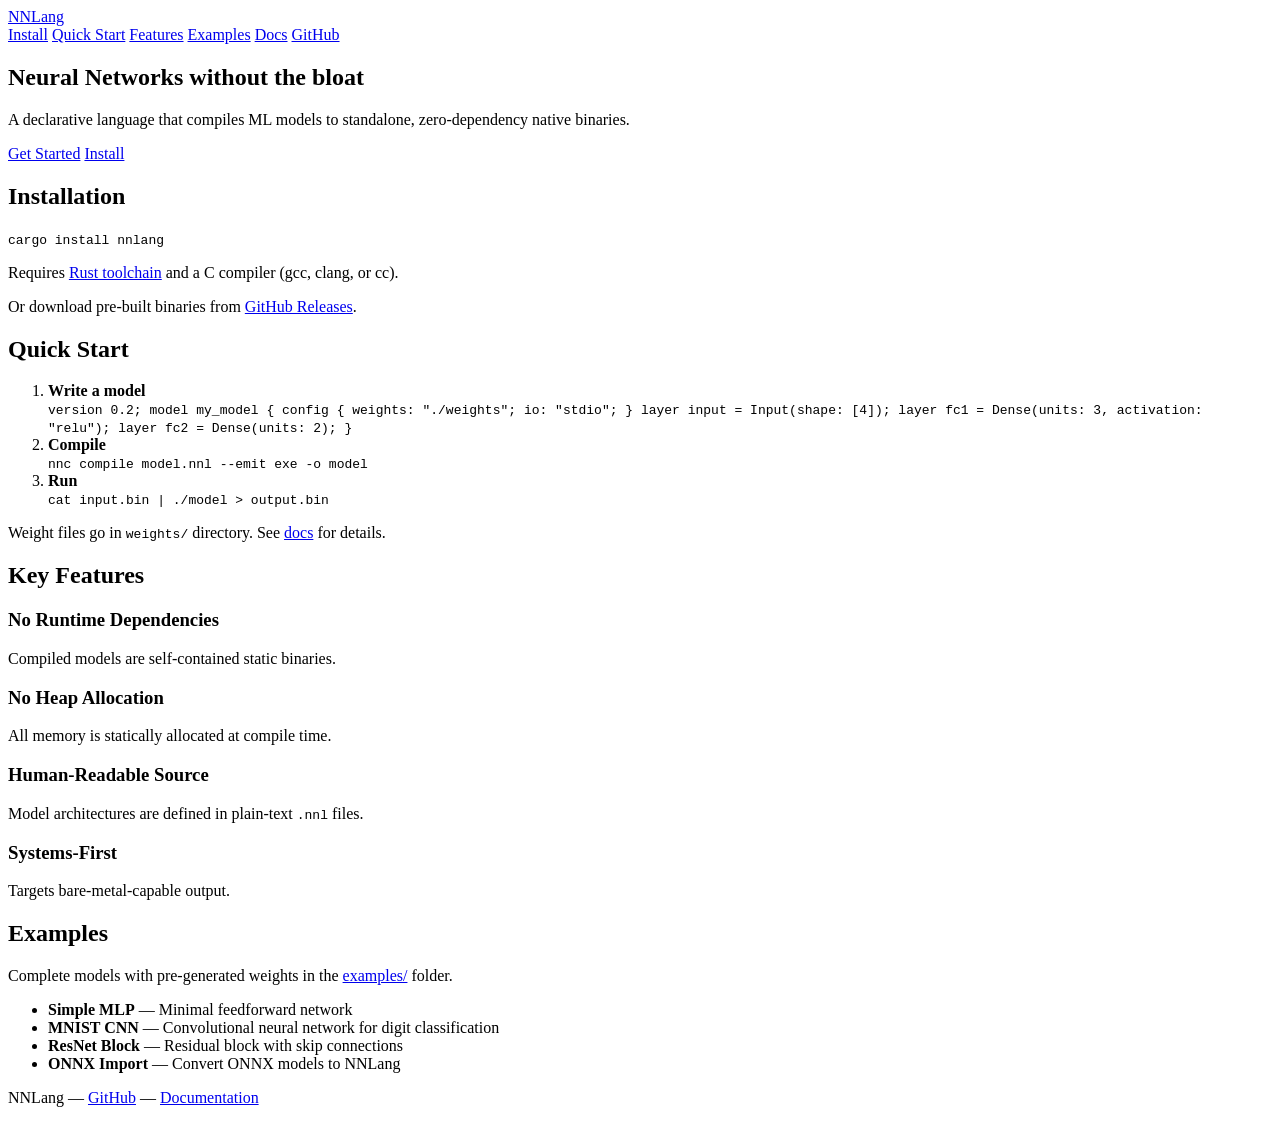
==== website/index.html @ cc0c1577 "Add landing page for Cloudflare + update docs links" ====
<!DOCTYPE html>
<html lang="en">
<head>
  <meta charset="UTF-8">
  <meta name="viewport" content="width=device-width, initial-scale=1.0">
  <title>NNLang — Neural Networks without the bloat</title>
  <meta name="description" content="A declarative language that compiles ML models to standalone, zero-dependency native binaries.">
  <link rel="stylesheet" href="/styles.css">
  <link rel="icon" type="image/svg+xml" href="/favicon.svg">
</head>
<body>
  <nav>
    <div class="container nav-content">
      <a href="/" class="logo">NNLang</a>
      <div class="nav-links">
        <a href="#install">Install</a>
        <a href="#quickstart">Quick Start</a>
        <a href="#features">Features</a>
        <a href="#examples">Examples</a>
        <a href="https://gdesouza.github.io/nnl/docs/">Docs</a>
        <a href="https://github.com/gdesouza/nnl" target="_blank" rel="noopener">GitHub</a>
      </div>
    </div>
  </nav>

  <main>
    <section class="hero">
      <div class="container">
        <h1>Neural Networks without the bloat</h1>
        <p class="tagline">A declarative language that compiles ML models to standalone, zero-dependency native binaries.</p>
        <div class="hero-buttons">
          <a href="#quickstart" class="btn btn-primary">Get Started</a>
          <a href="#install" class="btn btn-secondary">Install</a>
        </div>
      </div>
    </section>

    <section id="install" class="section">
      <div class="container">
        <h2>Installation</h2>
        <div class="code-block">
          <code>cargo install nnlang</code>
        </div>
        <p class="note">Requires <a href="https://rustup.rs">Rust toolchain</a> and a C compiler (gcc, clang, or cc).</p>
        <p>Or download pre-built binaries from <a href="https://github.com/gdesouza/nnl/releases">GitHub Releases</a>.</p>
      </div>
    </section>

    <section id="quickstart" class="section">
      <div class="container">
        <h2>Quick Start</h2>
        <ol class="steps">
          <li>
            <strong>Write a model</strong>
            <div class="code-block">
<code>version 0.2;

model my_model {
    config {
        weights: "./weights";
        io: "stdio";
    }

    layer input = Input(shape: [4]);
    layer fc1   = Dense(units: 3, activation: "relu");
    layer fc2   = Dense(units: 2);
}</code>
            </div>
          </li>
          <li>
            <strong>Compile</strong>
            <div class="code-block">
              <code>nnc compile model.nnl --emit exe -o model</code>
            </div>
          </li>
          <li>
            <strong>Run</strong>
            <div class="code-block">
              <code>cat input.bin | ./model > output.bin</code>
            </div>
          </li>
        </ol>
        <p class="note">Weight files go in <code>weights/</code> directory. See <a href="https://gdesouza.github.io/nnl/docs">docs</a> for details.</p>
      </div>
    </section>

    <section id="features" class="section">
      <div class="container">
        <h2>Key Features</h2>
        <div class="features-grid">
          <div class="feature">
            <h3>No Runtime Dependencies</h3>
            <p>Compiled models are self-contained static binaries.</p>
          </div>
          <div class="feature">
            <h3>No Heap Allocation</h3>
            <p>All memory is statically allocated at compile time.</p>
          </div>
          <div class="feature">
            <h3>Human-Readable Source</h3>
            <p>Model architectures are defined in plain-text <code>.nnl</code> files.</p>
          </div>
          <div class="feature">
            <h3>Systems-First</h3>
            <p>Targets bare-metal-capable output.</p>
          </div>
        </div>
      </div>
    </section>

    <section id="examples" class="section">
      <div class="container">
        <h2>Examples</h2>
        <p>Complete models with pre-generated weights in the <a href="https://github.com/gdesouza/nnl/tree/main/examples">examples/</a> folder.</p>
        <ul class="example-list">
          <li><strong>Simple MLP</strong> — Minimal feedforward network</li>
          <li><strong>MNIST CNN</strong> — Convolutional neural network for digit classification</li>
          <li><strong>ResNet Block</strong> — Residual block with skip connections</li>
          <li><strong>ONNX Import</strong> — Convert ONNX models to NNLang</li>
        </ul>
      </div>
    </section>
  </main>

  <footer>
    <div class="container">
      <p>NNLang — <a href="https://github.com/gdesouza/nnl">GitHub</a> — <a href="https://gdesouza.github.io/nnl/docs">Documentation</a></p>
    </div>
  </footer>
</body>
</html>
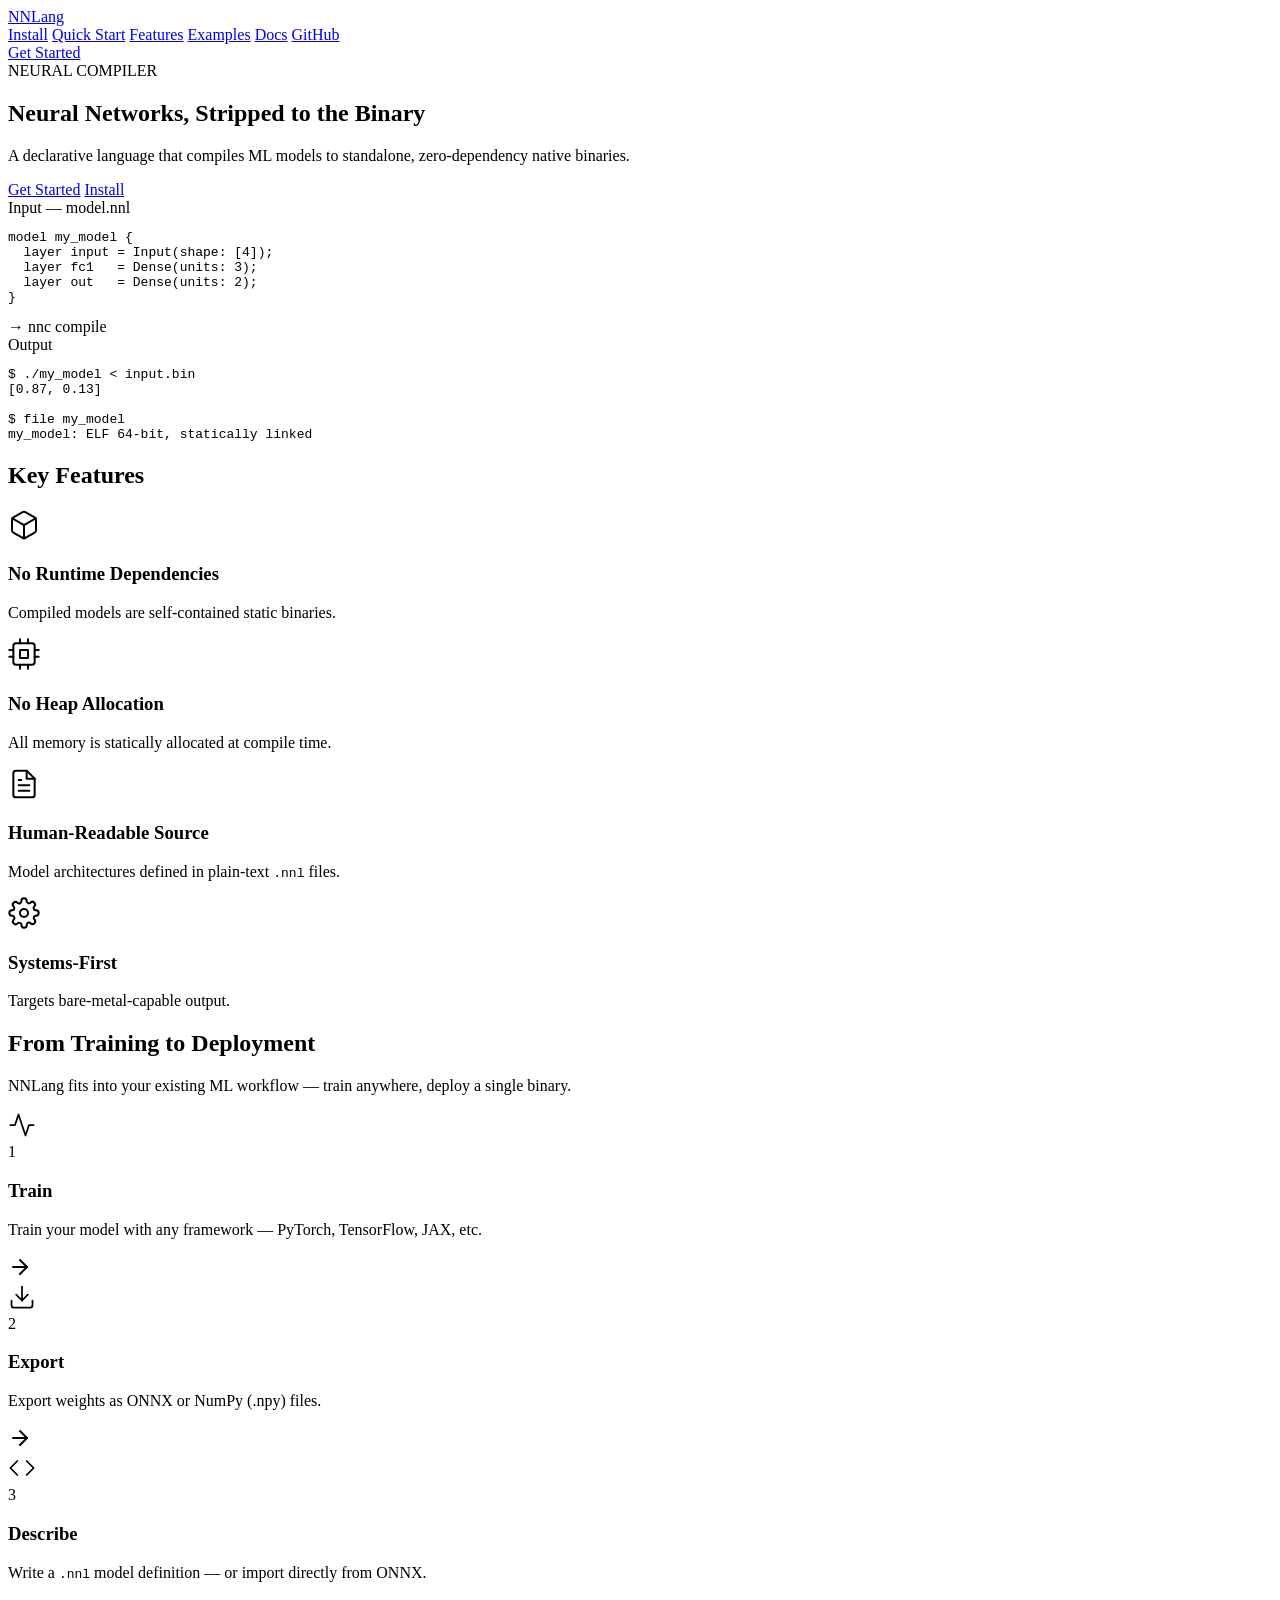
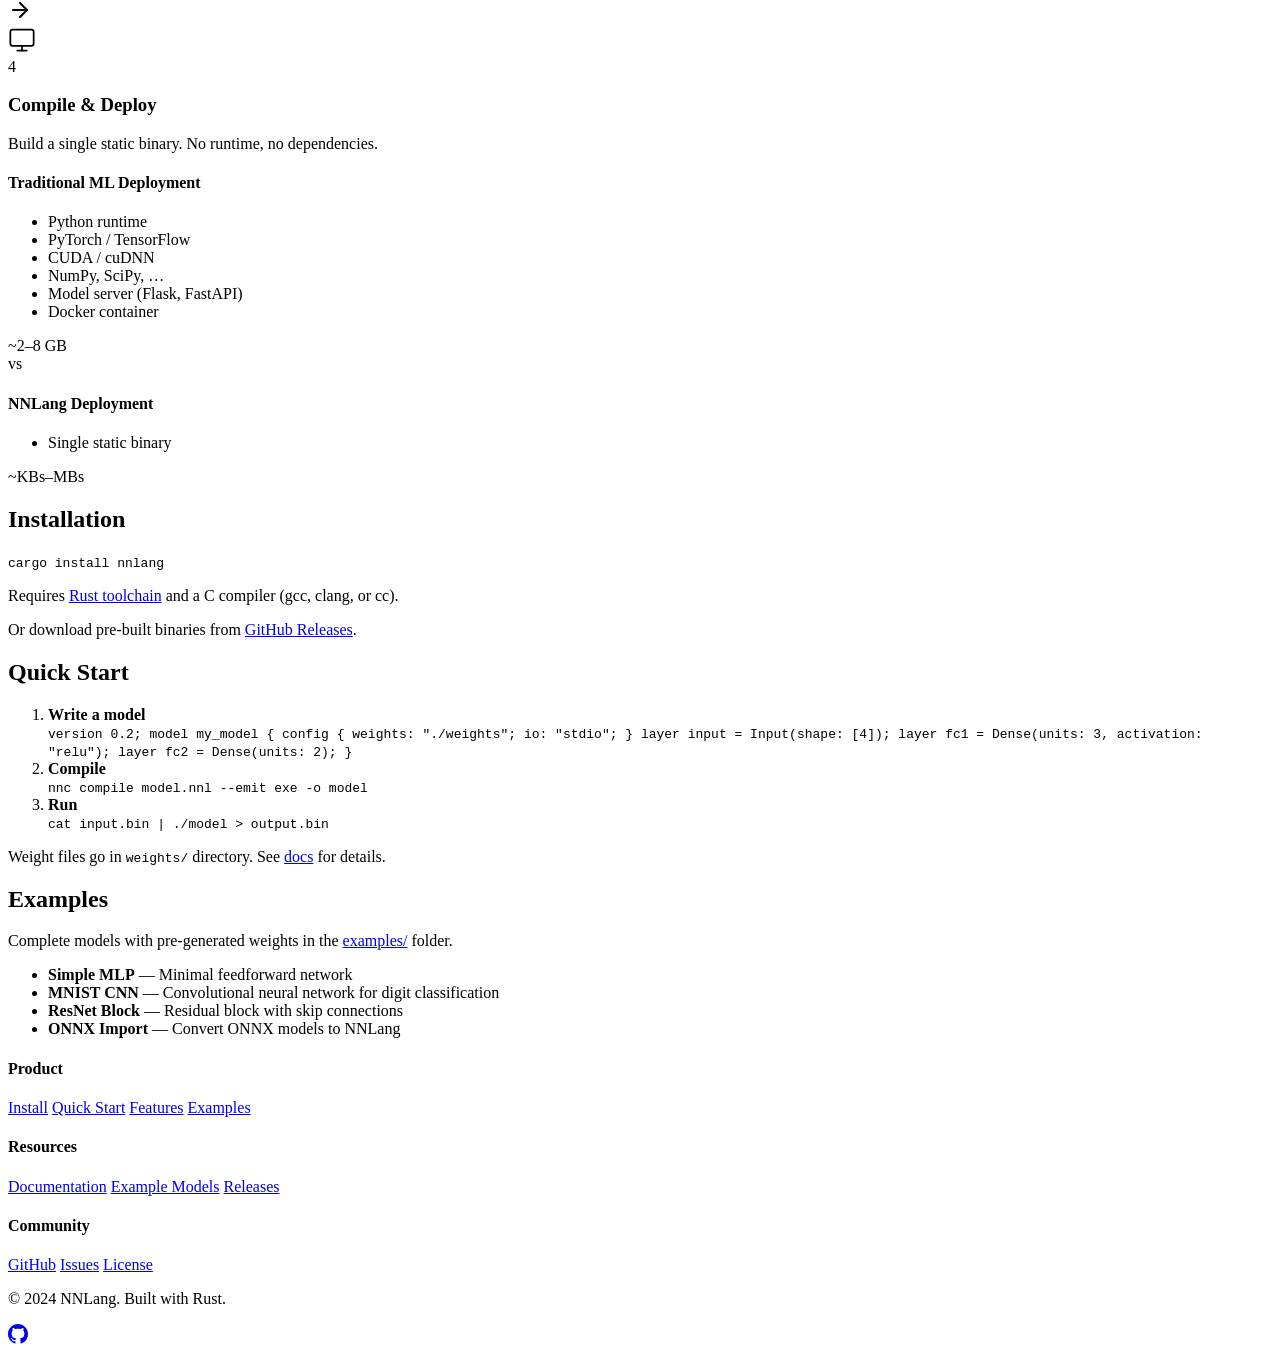
==== commit a5d14c08: "Website redesign" ====
--- a/website/index.html
+++ b/website/index.html
@@ -5,6 +5,9 @@
   <meta name="viewport" content="width=device-width, initial-scale=1.0">
   <title>NNLang — Neural Networks without the bloat</title>
   <meta name="description" content="A declarative language that compiles ML models to standalone, zero-dependency native binaries.">
+  <link rel="preconnect" href="https://fonts.googleapis.com">
+  <link rel="preconnect" href="https://fonts.gstatic.com" crossorigin>
+  <link href="https://fonts.googleapis.com/css2?family=Inter:wght@400;500;600&family=Source+Serif+4:opsz,wght@8..60,400;8..60,600;8..60,700&display=swap" rel="stylesheet">
   <link rel="stylesheet" href="/styles.css">
   <link rel="icon" type="image/svg+xml" href="/favicon.svg">
 </head>
@@ -17,20 +20,193 @@
         <a href="#quickstart">Quick Start</a>
         <a href="#features">Features</a>
         <a href="#examples">Examples</a>
-        <a href="https://gdesouza.github.io/nnl/docs/">Docs</a>
+        <a href="https://gdesouza.github.io/nnl/">Docs</a>
         <a href="https://github.com/gdesouza/nnl" target="_blank" rel="noopener">GitHub</a>
       </div>
+      <a href="#quickstart" class="btn btn-primary nav-cta">Get Started</a>
     </div>
   </nav>
 
   <main>
     <section class="hero">
-      <div class="container">
-        <h1>Neural Networks without the bloat</h1>
-        <p class="tagline">A declarative language that compiles ML models to standalone, zero-dependency native binaries.</p>
-        <div class="hero-buttons">
-          <a href="#quickstart" class="btn btn-primary">Get Started</a>
-          <a href="#install" class="btn btn-secondary">Install</a>
+      <div class="container hero-split">
+        <div class="hero-text">
+          <span class="hero-tag">NEURAL COMPILER</span>
+          <h1>Neural Networks, Stripped to the Binary</h1>
+          <p class="tagline">A declarative language that compiles ML models to standalone, zero-dependency native binaries.</p>
+          <div class="hero-buttons">
+            <a href="#quickstart" class="btn btn-primary">Get Started</a>
+            <a href="#install" class="btn btn-secondary">Install</a>
+          </div>
+        </div>
+        <div class="hero-demo">
+          <div class="demo-box">
+            <div class="demo-section">
+              <span class="demo-label">Input — model.nnl</span>
+              <pre><code>model my_model {
+  layer input = Input(shape: [4]);
+  layer fc1   = Dense(units: 3);
+  layer out   = Dense(units: 2);
+}</code></pre>
+            </div>
+            <div class="demo-divider">
+              <span class="demo-arrow">→</span>
+              <span class="demo-arrow-label">nnc compile</span>
+            </div>
+            <div class="demo-section">
+              <span class="demo-label">Output</span>
+              <pre><code>$ ./my_model &lt; input.bin
+[0.87, 0.13]
+
+$ file my_model
+my_model: ELF 64-bit, statically linked</code></pre>
+            </div>
+          </div>
+        </div>
+      </div>
+    </section>
+
+    <section id="features" class="section">
+      <div class="container">
+        <h2>Key Features</h2>
+        <div class="features-grid">
+          <div class="feature">
+            <div class="feature-icon">
+              <svg width="32" height="32" viewBox="0 0 24 24" fill="none" stroke="currentColor" stroke-width="1.5" stroke-linecap="round" stroke-linejoin="round">
+                <path d="M21 16V8a2 2 0 0 0-1-1.73l-7-4a2 2 0 0 0-2 0l-7 4A2 2 0 0 0 3 8v8a2 2 0 0 0 1 1.73l7 4a2 2 0 0 0 2 0l7-4A2 2 0 0 0 21 16z"/>
+                <polyline points="3.27 6.96 12 12.01 20.73 6.96"/>
+                <line x1="12" y1="22.08" x2="12" y2="12"/>
+              </svg>
+            </div>
+            <h3>No Runtime Dependencies</h3>
+            <p>Compiled models are self-contained static binaries.</p>
+          </div>
+          <div class="feature">
+            <div class="feature-icon">
+              <svg width="32" height="32" viewBox="0 0 24 24" fill="none" stroke="currentColor" stroke-width="1.5" stroke-linecap="round" stroke-linejoin="round">
+                <rect x="4" y="4" width="16" height="16" rx="2"/>
+                <rect x="9" y="9" width="6" height="6"/>
+                <line x1="9" y1="1" x2="9" y2="4"/>
+                <line x1="15" y1="1" x2="15" y2="4"/>
+                <line x1="9" y1="20" x2="9" y2="23"/>
+                <line x1="15" y1="20" x2="15" y2="23"/>
+                <line x1="20" y1="9" x2="23" y2="9"/>
+                <line x1="20" y1="14" x2="23" y2="14"/>
+                <line x1="1" y1="9" x2="4" y2="9"/>
+                <line x1="1" y1="14" x2="4" y2="14"/>
+              </svg>
+            </div>
+            <h3>No Heap Allocation</h3>
+            <p>All memory is statically allocated at compile time.</p>
+          </div>
+          <div class="feature">
+            <div class="feature-icon">
+              <svg width="32" height="32" viewBox="0 0 24 24" fill="none" stroke="currentColor" stroke-width="1.5" stroke-linecap="round" stroke-linejoin="round">
+                <path d="M14 2H6a2 2 0 0 0-2 2v16a2 2 0 0 0 2 2h12a2 2 0 0 0 2-2V8z"/>
+                <polyline points="14 2 14 8 20 8"/>
+                <line x1="16" y1="13" x2="8" y2="13"/>
+                <line x1="16" y1="17" x2="8" y2="17"/>
+                <polyline points="10 9 9 9 8 9"/>
+              </svg>
+            </div>
+            <h3>Human-Readable Source</h3>
+            <p>Model architectures defined in plain-text <code>.nnl</code> files.</p>
+          </div>
+          <div class="feature">
+            <div class="feature-icon">
+              <svg width="32" height="32" viewBox="0 0 24 24" fill="none" stroke="currentColor" stroke-width="1.5" stroke-linecap="round" stroke-linejoin="round">
+                <circle cx="12" cy="12" r="3"/>
+                <path d="M19.4 15a1.65 1.65 0 0 0 .33 1.82l.06.06a2 2 0 0 1-2.83 2.83l-.06-.06a1.65 1.65 0 0 0-1.82-.33 1.65 1.65 0 0 0-1 1.51V21a2 2 0 0 1-4 0v-.09A1.65 1.65 0 0 0 9 19.4a1.65 1.65 0 0 0-1.82.33l-.06.06a2 2 0 0 1-2.83-2.83l.06-.06A1.65 1.65 0 0 0 4.68 15a1.65 1.65 0 0 0-1.51-1H3a2 2 0 0 1 0-4h.09A1.65 1.65 0 0 0 4.6 9a1.65 1.65 0 0 0-.33-1.82l-.06-.06a2 2 0 0 1 2.83-2.83l.06.06A1.65 1.65 0 0 0 9 4.68a1.65 1.65 0 0 0 1-1.51V3a2 2 0 0 1 4 0v.09a1.65 1.65 0 0 0 1 1.51 1.65 1.65 0 0 0 1.82-.33l.06-.06a2 2 0 0 1 2.83 2.83l-.06.06A1.65 1.65 0 0 0 19.4 9a1.65 1.65 0 0 0 1.51 1H21a2 2 0 0 1 0 4h-.09a1.65 1.65 0 0 0-1.51 1z"/>
+              </svg>
+            </div>
+            <h3>Systems-First</h3>
+            <p>Targets bare-metal-capable output.</p>
+          </div>
+        </div>
+      </div>
+    </section>
+
+    <section id="pipeline" class="section pipeline-section">
+      <div class="container">
+        <h2>From Training to Deployment</h2>
+        <p class="pipeline-subtitle">NNLang fits into your existing ML workflow — train anywhere, deploy a single binary.</p>
+        <div class="pipeline">
+          <div class="pipeline-step pipeline-step-external">
+            <div class="pipeline-icon">
+              <svg width="28" height="28" viewBox="0 0 24 24" fill="none" stroke="currentColor" stroke-width="1.5" stroke-linecap="round" stroke-linejoin="round">
+                <polyline points="22 12 18 12 15 21 9 3 6 12 2 12"/>
+              </svg>
+            </div>
+            <span class="pipeline-num">1</span>
+            <h3>Train</h3>
+            <p>Train your model with any framework — PyTorch, TensorFlow, JAX, etc.</p>
+          </div>
+          <div class="pipeline-arrow">
+            <svg width="24" height="24" viewBox="0 0 24 24" fill="none" stroke="currentColor" stroke-width="2" stroke-linecap="round" stroke-linejoin="round"><line x1="5" y1="12" x2="19" y2="12"/><polyline points="12 5 19 12 12 19"/></svg>
+          </div>
+          <div class="pipeline-step pipeline-step-external">
+            <div class="pipeline-icon">
+              <svg width="28" height="28" viewBox="0 0 24 24" fill="none" stroke="currentColor" stroke-width="1.5" stroke-linecap="round" stroke-linejoin="round">
+                <path d="M21 15v4a2 2 0 0 1-2 2H5a2 2 0 0 1-2-2v-4"/>
+                <polyline points="7 10 12 15 17 10"/>
+                <line x1="12" y1="15" x2="12" y2="3"/>
+              </svg>
+            </div>
+            <span class="pipeline-num">2</span>
+            <h3>Export</h3>
+            <p>Export weights as ONNX or NumPy (.npy) files.</p>
+          </div>
+          <div class="pipeline-arrow">
+            <svg width="24" height="24" viewBox="0 0 24 24" fill="none" stroke="currentColor" stroke-width="2" stroke-linecap="round" stroke-linejoin="round"><line x1="5" y1="12" x2="19" y2="12"/><polyline points="12 5 19 12 12 19"/></svg>
+          </div>
+          <div class="pipeline-step pipeline-step-nnl">
+            <div class="pipeline-icon">
+              <svg width="28" height="28" viewBox="0 0 24 24" fill="none" stroke="currentColor" stroke-width="1.5" stroke-linecap="round" stroke-linejoin="round">
+                <polyline points="16 18 22 12 16 6"/>
+                <polyline points="8 6 2 12 8 18"/>
+              </svg>
+            </div>
+            <span class="pipeline-num">3</span>
+            <h3>Describe</h3>
+            <p>Write a <code>.nnl</code> model definition — or import directly from ONNX.</p>
+          </div>
+          <div class="pipeline-arrow">
+            <svg width="24" height="24" viewBox="0 0 24 24" fill="none" stroke="currentColor" stroke-width="2" stroke-linecap="round" stroke-linejoin="round"><line x1="5" y1="12" x2="19" y2="12"/><polyline points="12 5 19 12 12 19"/></svg>
+          </div>
+          <div class="pipeline-step pipeline-step-nnl">
+            <div class="pipeline-icon">
+              <svg width="28" height="28" viewBox="0 0 24 24" fill="none" stroke="currentColor" stroke-width="1.5" stroke-linecap="round" stroke-linejoin="round">
+                <rect x="2" y="3" width="20" height="14" rx="2"/>
+                <line x1="8" y1="21" x2="16" y2="21"/>
+                <line x1="12" y1="17" x2="12" y2="21"/>
+              </svg>
+            </div>
+            <span class="pipeline-num">4</span>
+            <h3>Compile &amp; Deploy</h3>
+            <p>Build a single static binary. No runtime, no dependencies.</p>
+          </div>
+        </div>
+        <div class="deploy-compare">
+          <div class="deploy-card deploy-traditional">
+            <h4>Traditional ML Deployment</h4>
+            <ul>
+              <li>Python runtime</li>
+              <li>PyTorch / TensorFlow</li>
+              <li>CUDA / cuDNN</li>
+              <li>NumPy, SciPy, …</li>
+              <li>Model server (Flask, FastAPI)</li>
+              <li>Docker container</li>
+            </ul>
+            <span class="deploy-size">~2–8 GB</span>
+          </div>
+          <div class="deploy-vs">vs</div>
+          <div class="deploy-card deploy-nnl">
+            <h4>NNLang Deployment</h4>
+            <ul>
+              <li>Single static binary</li>
+            </ul>
+            <span class="deploy-size">~KBs–MBs</span>
+          </div>
         </div>
       </div>
     </section>
@@ -80,31 +256,7 @@
             </div>
           </li>
         </ol>
-        <p class="note">Weight files go in <code>weights/</code> directory. See <a href="https://gdesouza.github.io/nnl/docs">docs</a> for details.</p>
-      </div>
-    </section>
-
-    <section id="features" class="section">
-      <div class="container">
-        <h2>Key Features</h2>
-        <div class="features-grid">
-          <div class="feature">
-            <h3>No Runtime Dependencies</h3>
-            <p>Compiled models are self-contained static binaries.</p>
-          </div>
-          <div class="feature">
-            <h3>No Heap Allocation</h3>
-            <p>All memory is statically allocated at compile time.</p>
-          </div>
-          <div class="feature">
-            <h3>Human-Readable Source</h3>
-            <p>Model architectures are defined in plain-text <code>.nnl</code> files.</p>
-          </div>
-          <div class="feature">
-            <h3>Systems-First</h3>
-            <p>Targets bare-metal-capable output.</p>
-          </div>
-        </div>
+        <p class="note">Weight files go in <code>weights/</code> directory. See <a href="https://gdesouza.github.io/nnl/">docs</a> for details.</p>
       </div>
     </section>
 
@@ -123,9 +275,35 @@
   </main>
 
   <footer>
-    <div class="container">
-      <p>NNLang — <a href="https://github.com/gdesouza/nnl">GitHub</a> — <a href="https://gdesouza.github.io/nnl/docs">Documentation</a></p>
+    <div class="container footer-grid">
+      <div class="footer-col">
+        <h4>Product</h4>
+        <a href="#install">Install</a>
+        <a href="#quickstart">Quick Start</a>
+        <a href="#features">Features</a>
+        <a href="#examples">Examples</a>
+      </div>
+      <div class="footer-col">
+        <h4>Resources</h4>
+        <a href="https://gdesouza.github.io/nnl/">Documentation</a>
+        <a href="https://github.com/gdesouza/nnl/tree/main/examples">Example Models</a>
+        <a href="https://github.com/gdesouza/nnl/releases">Releases</a>
+      </div>
+      <div class="footer-col">
+        <h4>Community</h4>
+        <a href="https://github.com/gdesouza/nnl" target="_blank" rel="noopener">GitHub</a>
+        <a href="https://github.com/gdesouza/nnl/issues" target="_blank" rel="noopener">Issues</a>
+        <a href="https://github.com/gdesouza/nnl/blob/main/LICENSE">License</a>
+      </div>
+    </div>
+    <div class="container footer-bottom">
+      <p>&copy; 2024 NNLang. Built with Rust.</p>
+      <div class="footer-socials">
+        <a href="https://github.com/gdesouza/nnl" target="_blank" rel="noopener" aria-label="GitHub">
+          <svg width="20" height="20" viewBox="0 0 24 24" fill="currentColor"><path d="M12 0C5.37 0 0 5.37 0 12c0 5.31 3.435 9.795 8.205 11.385.6.105.825-.255.825-.57 0-.285-.015-1.23-.015-2.235-3.015.555-3.795-.735-4.035-1.41-.135-.345-.72-1.41-1.23-1.695-.42-.225-1.02-.78-.015-.795.945-.015 1.62.87 1.845 1.23 1.08 1.815 2.805 1.305 3.495.99.105-.78.42-1.305.765-1.605-2.67-.3-5.46-1.335-5.46-5.925 0-1.305.465-2.385 1.23-3.225-.12-.3-.54-1.53.12-3.18 0 0 1.005-.315 3.3 1.23.96-.27 1.98-.405 3-.405s2.04.135 3 .405c2.295-1.56 3.3-1.23 3.3-1.23.66 1.65.24 2.88.12 3.18.765.84 1.23 1.905 1.23 3.225 0 4.605-2.805 5.625-5.475 5.925.435.375.81 1.095.81 2.22 0 1.605-.015 2.895-.015 3.3 0 .315.225.69.825.57A12.02 12.02 0 0 0 24 12c0-6.63-5.37-12-12-12z"/></svg>
+        </a>
+      </div>
     </div>
   </footer>
 </body>
-</html>+</html>
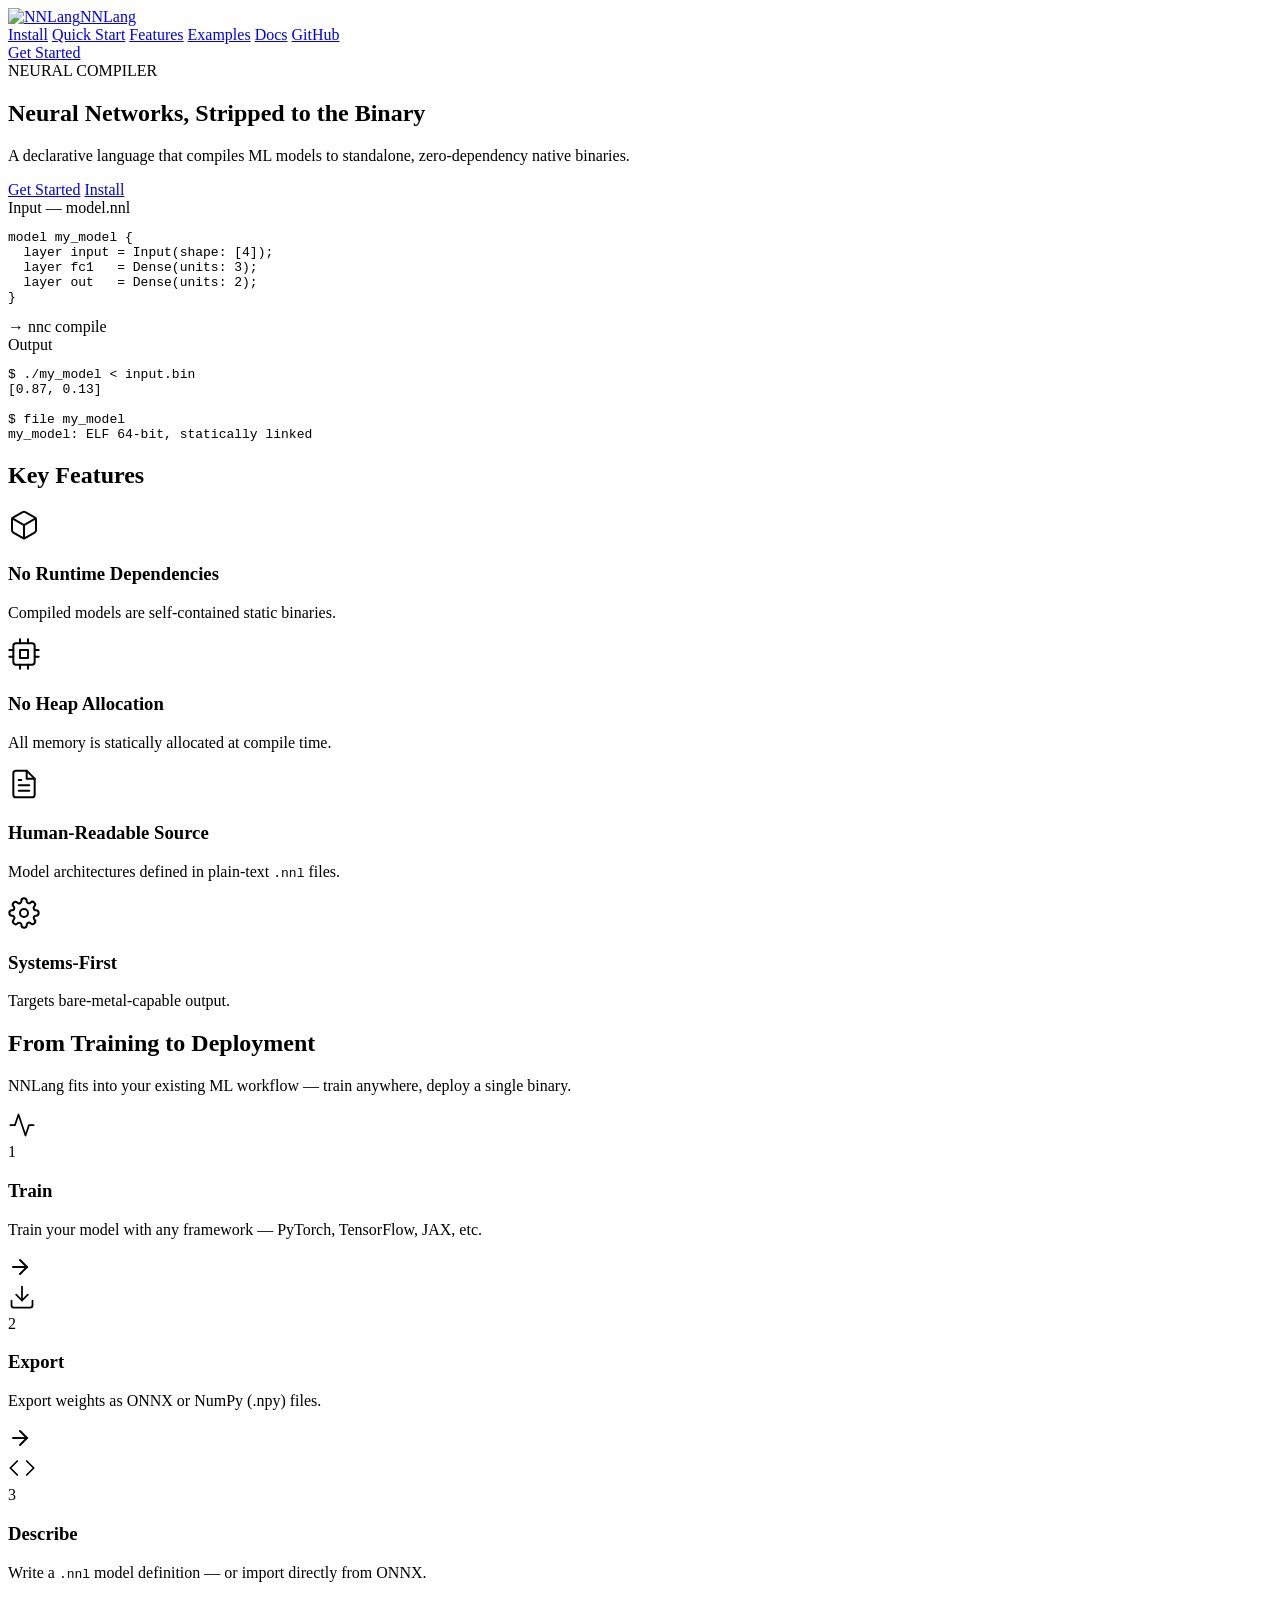
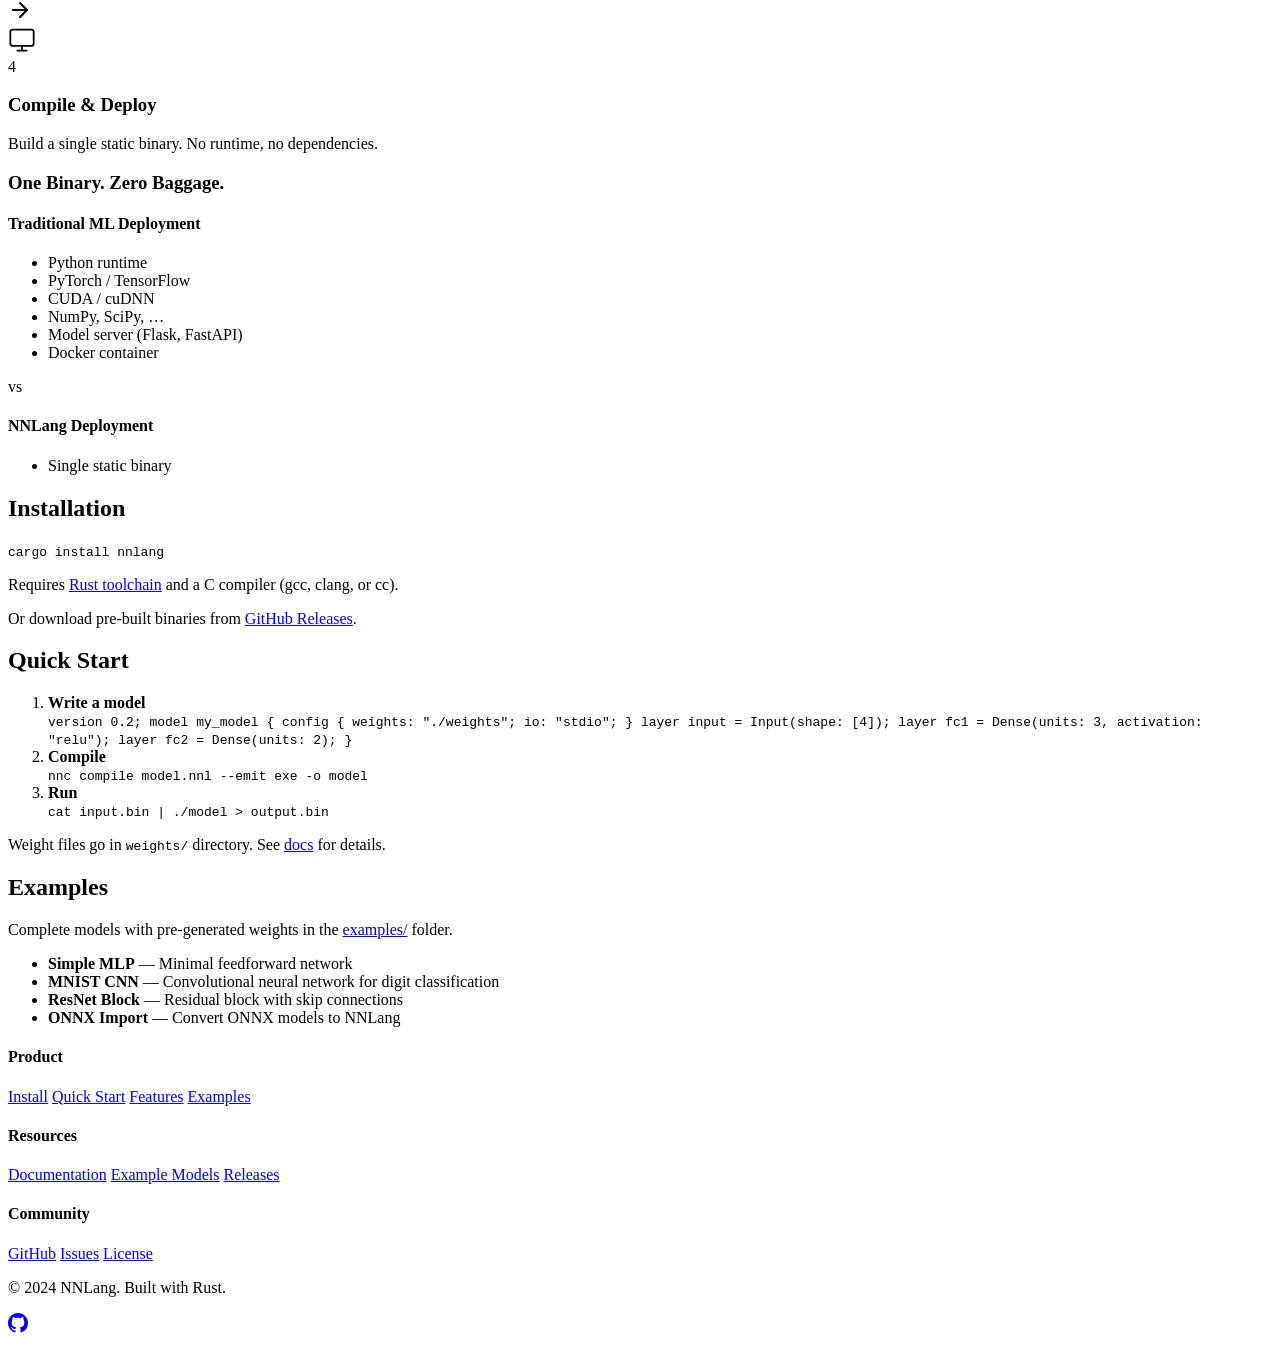
==== commit afd75ece: "Create logo" ====
--- a/website/index.html
+++ b/website/index.html
@@ -9,12 +9,12 @@
   <link rel="preconnect" href="https://fonts.gstatic.com" crossorigin>
   <link href="https://fonts.googleapis.com/css2?family=Inter:wght@400;500;600&family=Source+Serif+4:opsz,wght@8..60,400;8..60,600;8..60,700&display=swap" rel="stylesheet">
   <link rel="stylesheet" href="/styles.css">
-  <link rel="icon" type="image/svg+xml" href="/favicon.svg">
+  <link rel="icon" type="image/png" href="/favicon.png">
 </head>
 <body>
   <nav>
     <div class="container nav-content">
-      <a href="/" class="logo">NNLang</a>
+      <a href="/" class="logo"><img src="/logo.png" alt="NNLang" class="logo-img">NNLang</a>
       <div class="nav-links">
         <a href="#install">Install</a>
         <a href="#quickstart">Quick Start</a>
@@ -186,6 +186,7 @@
             <p>Build a single static binary. No runtime, no dependencies.</p>
           </div>
         </div>
+        <h3 class="deploy-title">One Binary. Zero Baggage.</h3>
         <div class="deploy-compare">
           <div class="deploy-card deploy-traditional">
             <h4>Traditional ML Deployment</h4>
@@ -197,7 +198,6 @@
               <li>Model server (Flask, FastAPI)</li>
               <li>Docker container</li>
             </ul>
-            <span class="deploy-size">~2–8 GB</span>
           </div>
           <div class="deploy-vs">vs</div>
           <div class="deploy-card deploy-nnl">
@@ -205,7 +205,6 @@
             <ul>
               <li>Single static binary</li>
             </ul>
-            <span class="deploy-size">~KBs–MBs</span>
           </div>
         </div>
       </div>
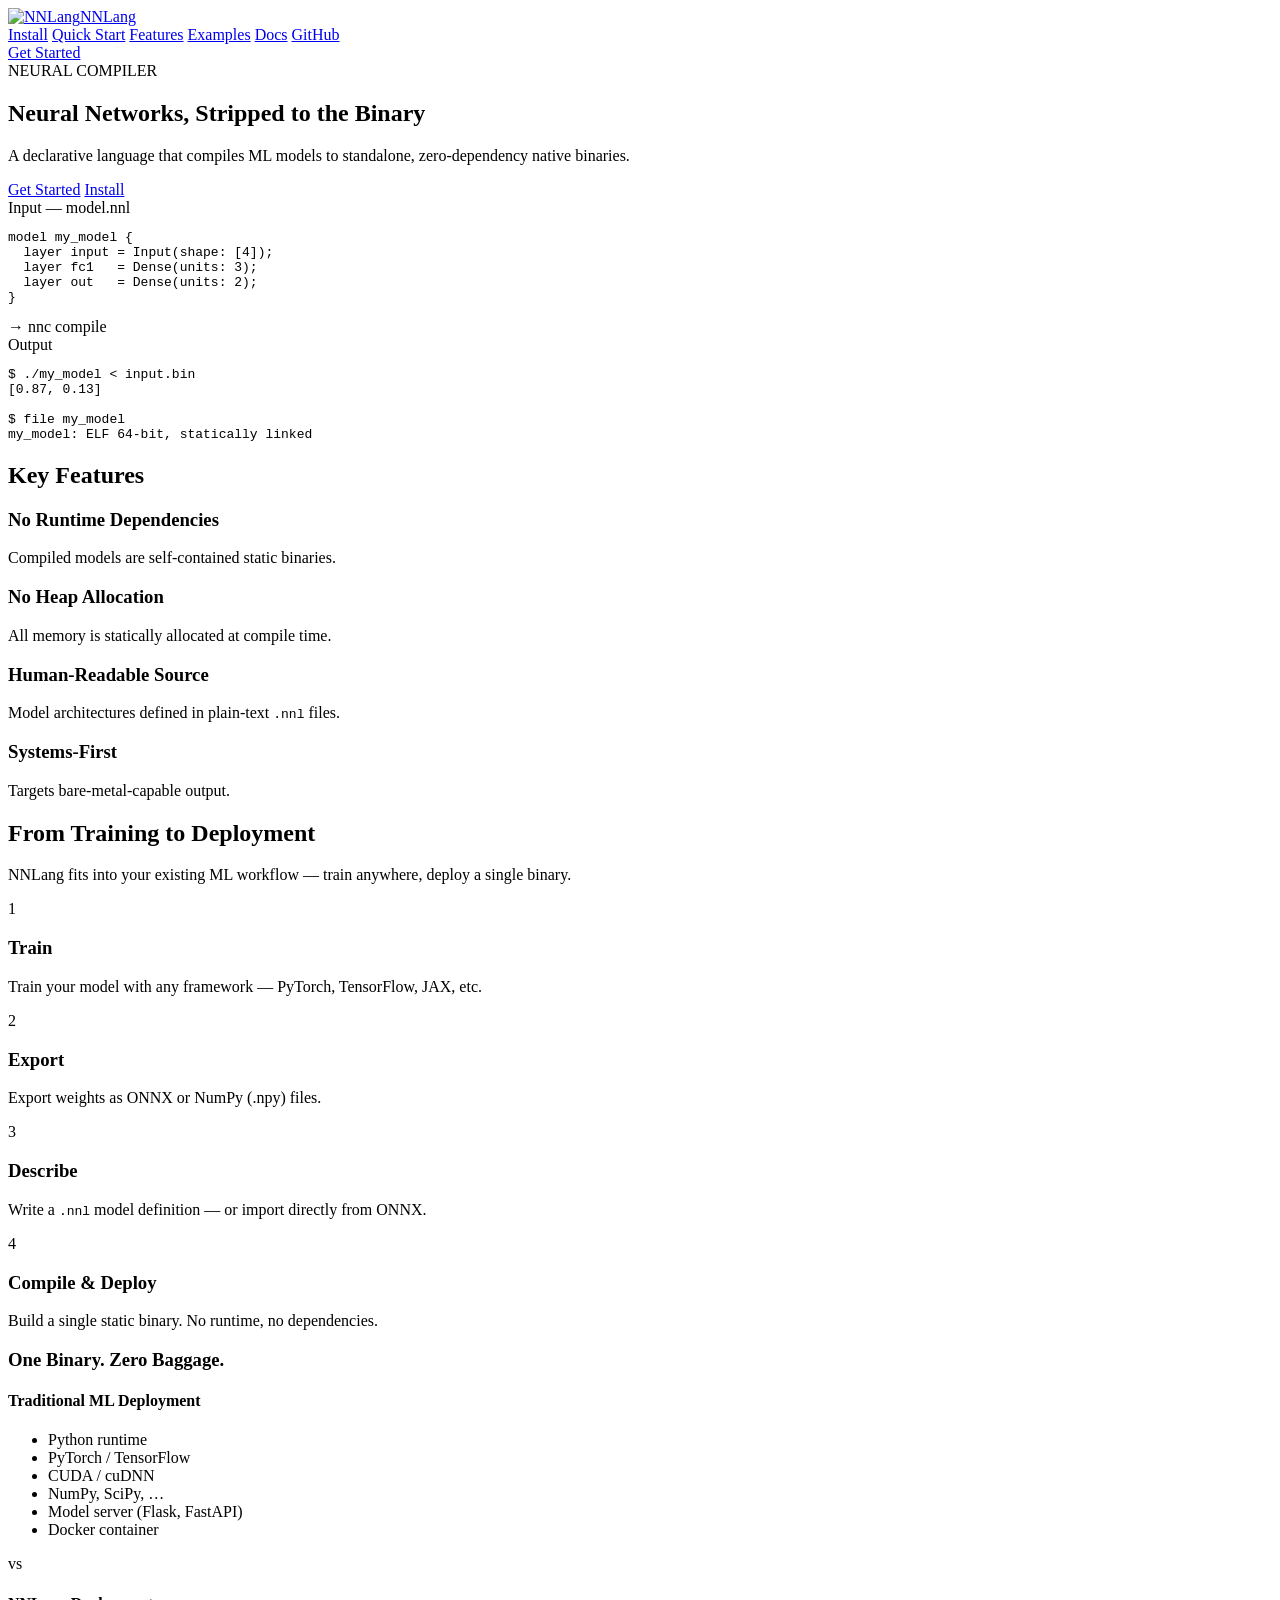
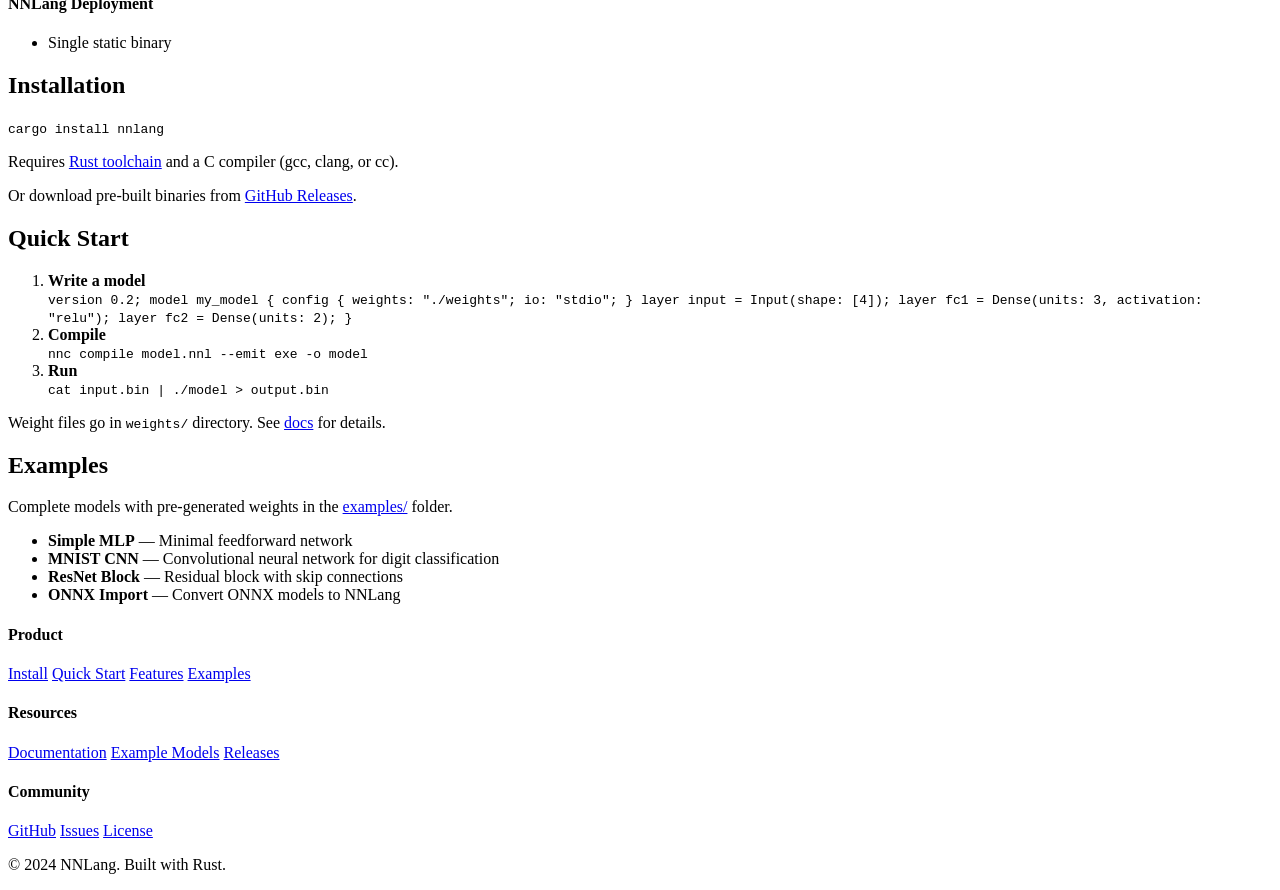
==== commit 05414857: "Move embedded svg to CSS" ====
--- a/website/index.html
+++ b/website/index.html
@@ -71,54 +71,22 @@
         <h2>Key Features</h2>
         <div class="features-grid">
           <div class="feature">
-            <div class="feature-icon">
-              <svg width="32" height="32" viewBox="0 0 24 24" fill="none" stroke="currentColor" stroke-width="1.5" stroke-linecap="round" stroke-linejoin="round">
-                <path d="M21 16V8a2 2 0 0 0-1-1.73l-7-4a2 2 0 0 0-2 0l-7 4A2 2 0 0 0 3 8v8a2 2 0 0 0 1 1.73l7 4a2 2 0 0 0 2 0l7-4A2 2 0 0 0 21 16z"/>
-                <polyline points="3.27 6.96 12 12.01 20.73 6.96"/>
-                <line x1="12" y1="22.08" x2="12" y2="12"/>
-              </svg>
-            </div>
+            <div class="feature-icon icon-package"></div>
             <h3>No Runtime Dependencies</h3>
             <p>Compiled models are self-contained static binaries.</p>
           </div>
           <div class="feature">
-            <div class="feature-icon">
-              <svg width="32" height="32" viewBox="0 0 24 24" fill="none" stroke="currentColor" stroke-width="1.5" stroke-linecap="round" stroke-linejoin="round">
-                <rect x="4" y="4" width="16" height="16" rx="2"/>
-                <rect x="9" y="9" width="6" height="6"/>
-                <line x1="9" y1="1" x2="9" y2="4"/>
-                <line x1="15" y1="1" x2="15" y2="4"/>
-                <line x1="9" y1="20" x2="9" y2="23"/>
-                <line x1="15" y1="20" x2="15" y2="23"/>
-                <line x1="20" y1="9" x2="23" y2="9"/>
-                <line x1="20" y1="14" x2="23" y2="14"/>
-                <line x1="1" y1="9" x2="4" y2="9"/>
-                <line x1="1" y1="14" x2="4" y2="14"/>
-              </svg>
-            </div>
+            <div class="feature-icon icon-cpu"></div>
             <h3>No Heap Allocation</h3>
             <p>All memory is statically allocated at compile time.</p>
           </div>
           <div class="feature">
-            <div class="feature-icon">
-              <svg width="32" height="32" viewBox="0 0 24 24" fill="none" stroke="currentColor" stroke-width="1.5" stroke-linecap="round" stroke-linejoin="round">
-                <path d="M14 2H6a2 2 0 0 0-2 2v16a2 2 0 0 0 2 2h12a2 2 0 0 0 2-2V8z"/>
-                <polyline points="14 2 14 8 20 8"/>
-                <line x1="16" y1="13" x2="8" y2="13"/>
-                <line x1="16" y1="17" x2="8" y2="17"/>
-                <polyline points="10 9 9 9 8 9"/>
-              </svg>
-            </div>
+            <div class="feature-icon icon-file"></div>
             <h3>Human-Readable Source</h3>
             <p>Model architectures defined in plain-text <code>.nnl</code> files.</p>
           </div>
           <div class="feature">
-            <div class="feature-icon">
-              <svg width="32" height="32" viewBox="0 0 24 24" fill="none" stroke="currentColor" stroke-width="1.5" stroke-linecap="round" stroke-linejoin="round">
-                <circle cx="12" cy="12" r="3"/>
-                <path d="M19.4 15a1.65 1.65 0 0 0 .33 1.82l.06.06a2 2 0 0 1-2.83 2.83l-.06-.06a1.65 1.65 0 0 0-1.82-.33 1.65 1.65 0 0 0-1 1.51V21a2 2 0 0 1-4 0v-.09A1.65 1.65 0 0 0 9 19.4a1.65 1.65 0 0 0-1.82.33l-.06.06a2 2 0 0 1-2.83-2.83l.06-.06A1.65 1.65 0 0 0 4.68 15a1.65 1.65 0 0 0-1.51-1H3a2 2 0 0 1 0-4h.09A1.65 1.65 0 0 0 4.6 9a1.65 1.65 0 0 0-.33-1.82l-.06-.06a2 2 0 0 1 2.83-2.83l.06.06A1.65 1.65 0 0 0 9 4.68a1.65 1.65 0 0 0 1-1.51V3a2 2 0 0 1 4 0v.09a1.65 1.65 0 0 0 1 1.51 1.65 1.65 0 0 0 1.82-.33l.06-.06a2 2 0 0 1 2.83 2.83l-.06.06A1.65 1.65 0 0 0 19.4 9a1.65 1.65 0 0 0 1.51 1H21a2 2 0 0 1 0 4h-.09a1.65 1.65 0 0 0-1.51 1z"/>
-              </svg>
-            </div>
+            <div class="feature-icon icon-gear"></div>
             <h3>Systems-First</h3>
             <p>Targets bare-metal-capable output.</p>
           </div>
@@ -132,55 +100,28 @@
         <p class="pipeline-subtitle">NNLang fits into your existing ML workflow — train anywhere, deploy a single binary.</p>
         <div class="pipeline">
           <div class="pipeline-step pipeline-step-external">
-            <div class="pipeline-icon">
-              <svg width="28" height="28" viewBox="0 0 24 24" fill="none" stroke="currentColor" stroke-width="1.5" stroke-linecap="round" stroke-linejoin="round">
-                <polyline points="22 12 18 12 15 21 9 3 6 12 2 12"/>
-              </svg>
-            </div>
+            <div class="pipeline-icon icon-activity"></div>
             <span class="pipeline-num">1</span>
             <h3>Train</h3>
             <p>Train your model with any framework — PyTorch, TensorFlow, JAX, etc.</p>
           </div>
-          <div class="pipeline-arrow">
-            <svg width="24" height="24" viewBox="0 0 24 24" fill="none" stroke="currentColor" stroke-width="2" stroke-linecap="round" stroke-linejoin="round"><line x1="5" y1="12" x2="19" y2="12"/><polyline points="12 5 19 12 12 19"/></svg>
-          </div>
+          <div class="pipeline-arrow icon-arrow-right"></div>
           <div class="pipeline-step pipeline-step-external">
-            <div class="pipeline-icon">
-              <svg width="28" height="28" viewBox="0 0 24 24" fill="none" stroke="currentColor" stroke-width="1.5" stroke-linecap="round" stroke-linejoin="round">
-                <path d="M21 15v4a2 2 0 0 1-2 2H5a2 2 0 0 1-2-2v-4"/>
-                <polyline points="7 10 12 15 17 10"/>
-                <line x1="12" y1="15" x2="12" y2="3"/>
-              </svg>
-            </div>
+            <div class="pipeline-icon icon-download"></div>
             <span class="pipeline-num">2</span>
             <h3>Export</h3>
             <p>Export weights as ONNX or NumPy (.npy) files.</p>
           </div>
-          <div class="pipeline-arrow">
-            <svg width="24" height="24" viewBox="0 0 24 24" fill="none" stroke="currentColor" stroke-width="2" stroke-linecap="round" stroke-linejoin="round"><line x1="5" y1="12" x2="19" y2="12"/><polyline points="12 5 19 12 12 19"/></svg>
-          </div>
+          <div class="pipeline-arrow icon-arrow-right"></div>
           <div class="pipeline-step pipeline-step-nnl">
-            <div class="pipeline-icon">
-              <svg width="28" height="28" viewBox="0 0 24 24" fill="none" stroke="currentColor" stroke-width="1.5" stroke-linecap="round" stroke-linejoin="round">
-                <polyline points="16 18 22 12 16 6"/>
-                <polyline points="8 6 2 12 8 18"/>
-              </svg>
-            </div>
+            <div class="pipeline-icon icon-code"></div>
             <span class="pipeline-num">3</span>
             <h3>Describe</h3>
             <p>Write a <code>.nnl</code> model definition — or import directly from ONNX.</p>
           </div>
-          <div class="pipeline-arrow">
-            <svg width="24" height="24" viewBox="0 0 24 24" fill="none" stroke="currentColor" stroke-width="2" stroke-linecap="round" stroke-linejoin="round"><line x1="5" y1="12" x2="19" y2="12"/><polyline points="12 5 19 12 12 19"/></svg>
-          </div>
+          <div class="pipeline-arrow icon-arrow-right"></div>
           <div class="pipeline-step pipeline-step-nnl">
-            <div class="pipeline-icon">
-              <svg width="28" height="28" viewBox="0 0 24 24" fill="none" stroke="currentColor" stroke-width="1.5" stroke-linecap="round" stroke-linejoin="round">
-                <rect x="2" y="3" width="20" height="14" rx="2"/>
-                <line x1="8" y1="21" x2="16" y2="21"/>
-                <line x1="12" y1="17" x2="12" y2="21"/>
-              </svg>
-            </div>
+            <div class="pipeline-icon icon-monitor"></div>
             <span class="pipeline-num">4</span>
             <h3>Compile &amp; Deploy</h3>
             <p>Build a single static binary. No runtime, no dependencies.</p>
@@ -298,9 +239,7 @@
     <div class="container footer-bottom">
       <p>&copy; 2024 NNLang. Built with Rust.</p>
       <div class="footer-socials">
-        <a href="https://github.com/gdesouza/nnl" target="_blank" rel="noopener" aria-label="GitHub">
-          <svg width="20" height="20" viewBox="0 0 24 24" fill="currentColor"><path d="M12 0C5.37 0 0 5.37 0 12c0 5.31 3.435 9.795 8.205 11.385.6.105.825-.255.825-.57 0-.285-.015-1.23-.015-2.235-3.015.555-3.795-.735-4.035-1.41-.135-.345-.72-1.41-1.23-1.695-.42-.225-1.02-.78-.015-.795.945-.015 1.62.87 1.845 1.23 1.08 1.815 2.805 1.305 3.495.99.105-.78.42-1.305.765-1.605-2.67-.3-5.46-1.335-5.46-5.925 0-1.305.465-2.385 1.23-3.225-.12-.3-.54-1.53.12-3.18 0 0 1.005-.315 3.3 1.23.96-.27 1.98-.405 3-.405s2.04.135 3 .405c2.295-1.56 3.3-1.23 3.3-1.23.66 1.65.24 2.88.12 3.18.765.84 1.23 1.905 1.23 3.225 0 4.605-2.805 5.625-5.475 5.925.435.375.81 1.095.81 2.22 0 1.605-.015 2.895-.015 3.3 0 .315.225.69.825.57A12.02 12.02 0 0 0 24 12c0-6.63-5.37-12-12-12z"/></svg>
-        </a>
+        <a href="https://github.com/gdesouza/nnl" target="_blank" rel="noopener" aria-label="GitHub" class="icon-github"></a>
       </div>
     </div>
   </footer>
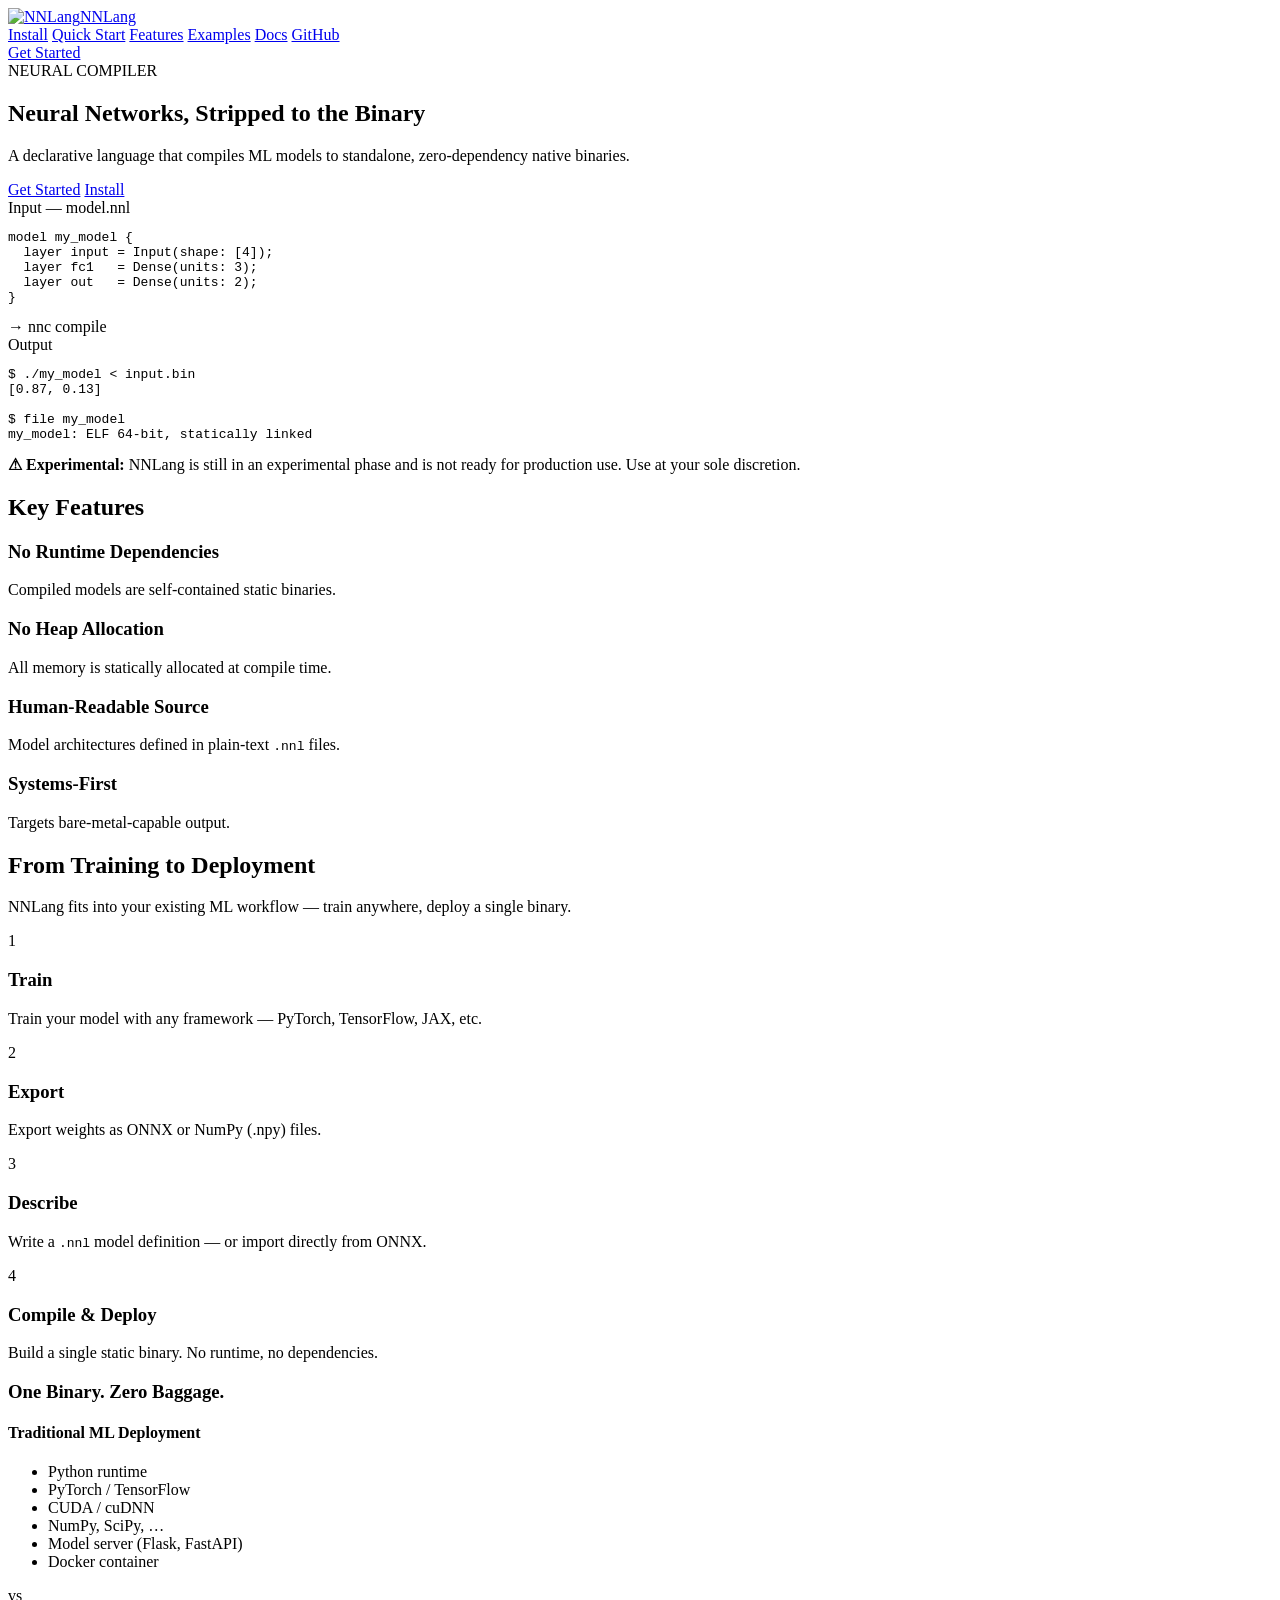
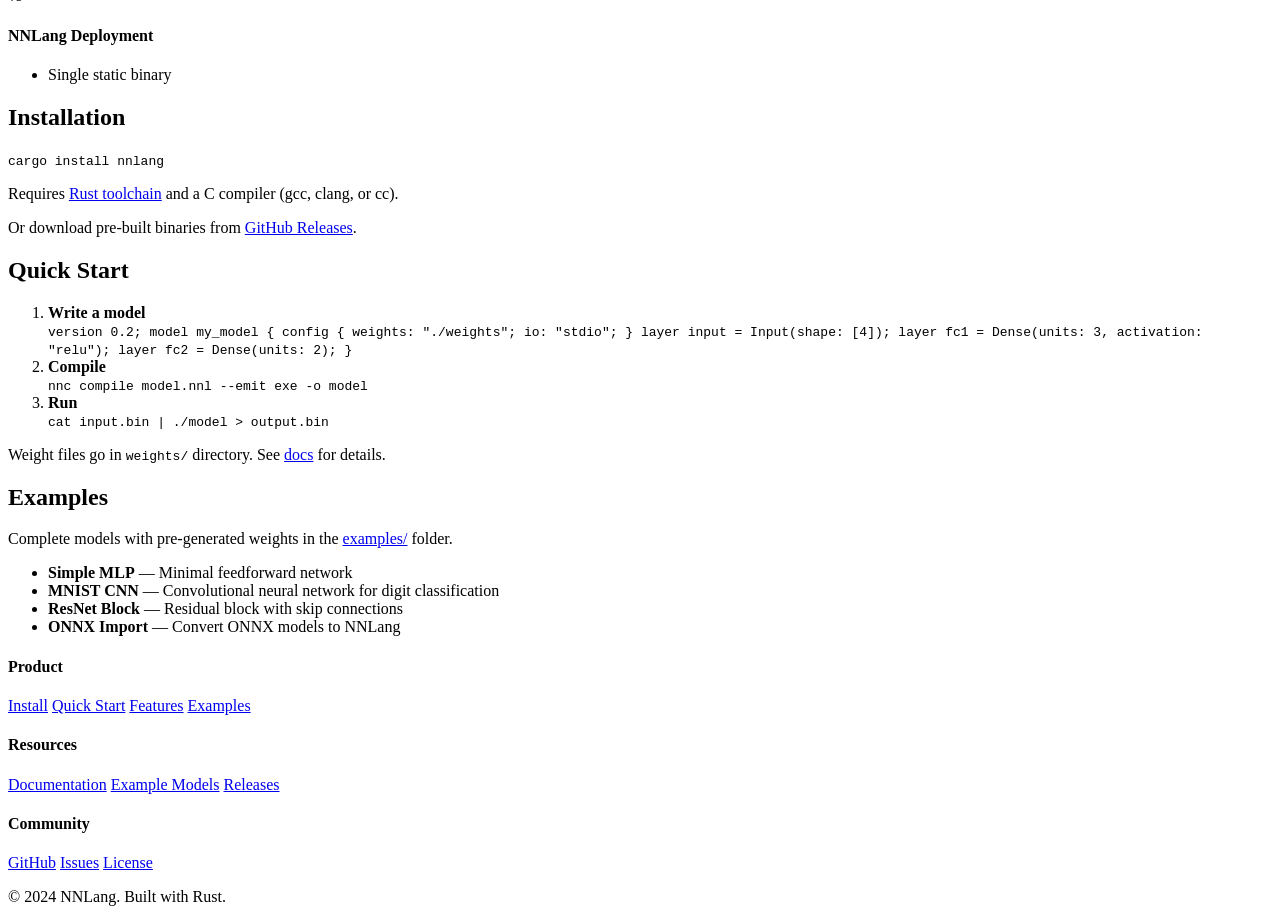
==== commit 790e6aba: "Add experimental disclaimer banner to website Amp-Thread-ID: https://ampcode.com/threads/T-019db02d-" ====
--- a/website/index.html
+++ b/website/index.html
@@ -66,6 +66,12 @@
       </div>
     </section>
 
+    <div class="disclaimer">
+      <div class="container">
+        <strong>⚠ Experimental:</strong> NNLang is still in an experimental phase and is not ready for production use. Use at your sole discretion.
+      </div>
+    </div>
+
     <section id="features" class="section">
       <div class="container">
         <h2>Key Features</h2>
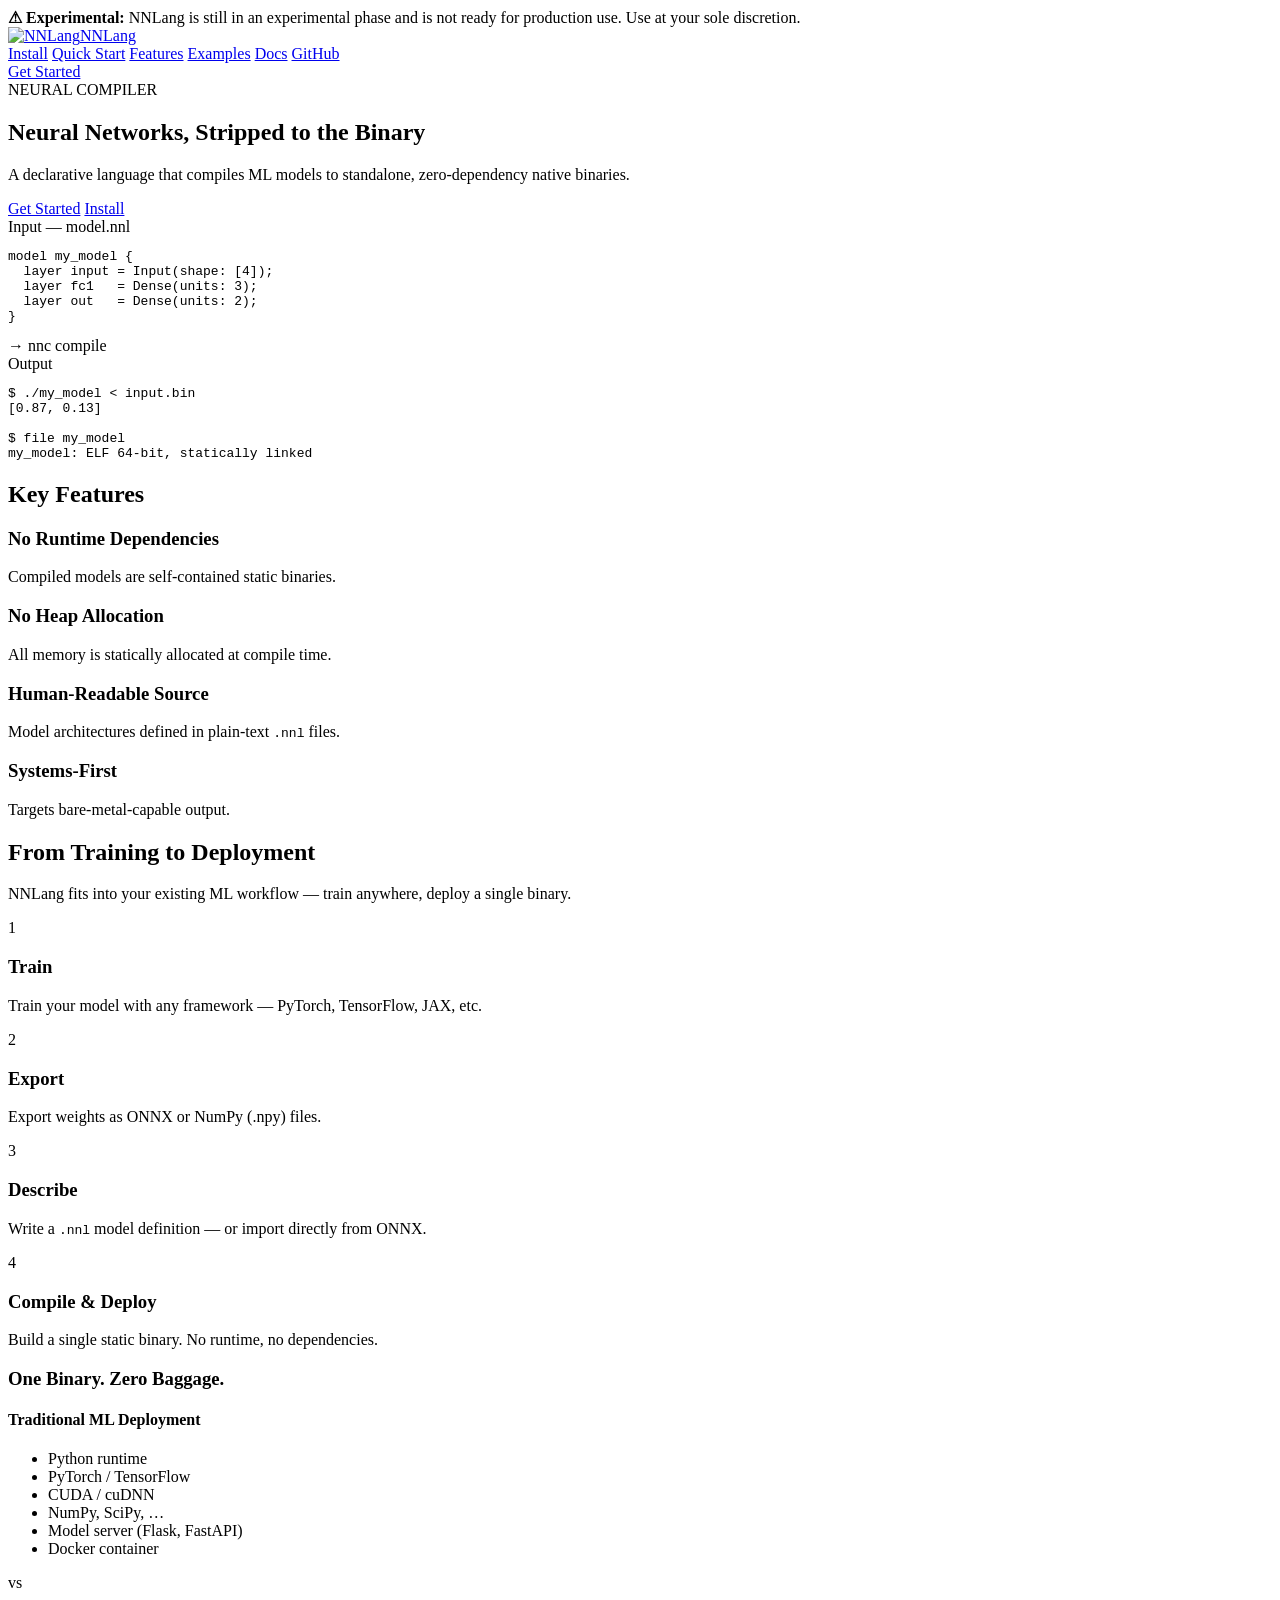
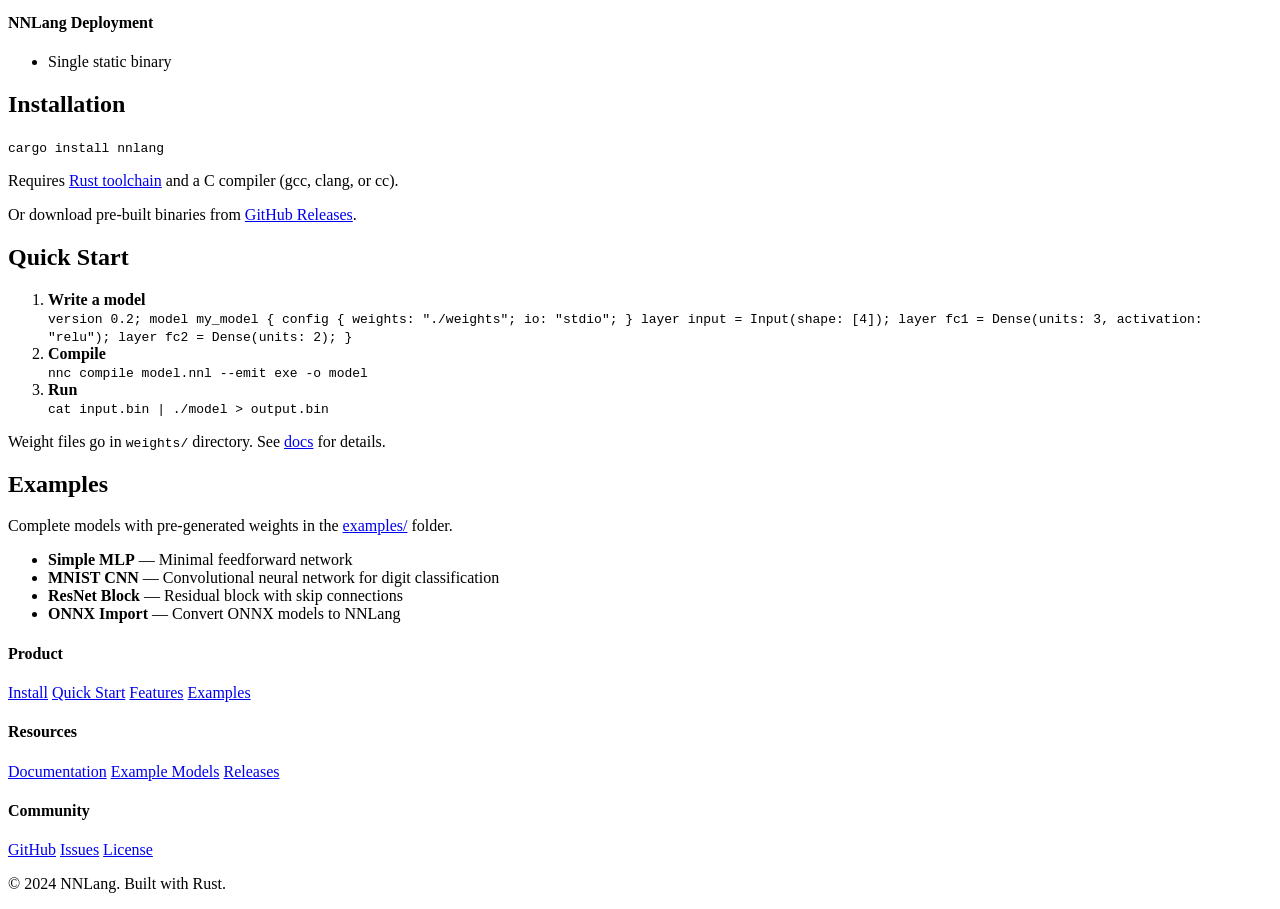
==== commit 7f806435: "Move disclaimer banner to fixed top position Amp-Thread-ID: https://ampcode.com/threads/T-019db02d-a" ====
--- a/website/index.html
+++ b/website/index.html
@@ -12,6 +12,11 @@
   <link rel="icon" type="image/png" href="/favicon.png">
 </head>
 <body>
+  <div class="disclaimer">
+    <div class="container">
+      <strong>⚠ Experimental:</strong> NNLang is still in an experimental phase and is not ready for production use. Use at your sole discretion.
+    </div>
+  </div>
   <nav>
     <div class="container nav-content">
       <a href="/" class="logo"><img src="/logo.png" alt="NNLang" class="logo-img">NNLang</a>
@@ -65,12 +70,6 @@
         </div>
       </div>
     </section>
-
-    <div class="disclaimer">
-      <div class="container">
-        <strong>⚠ Experimental:</strong> NNLang is still in an experimental phase and is not ready for production use. Use at your sole discretion.
-      </div>
-    </div>
 
     <section id="features" class="section">
       <div class="container">
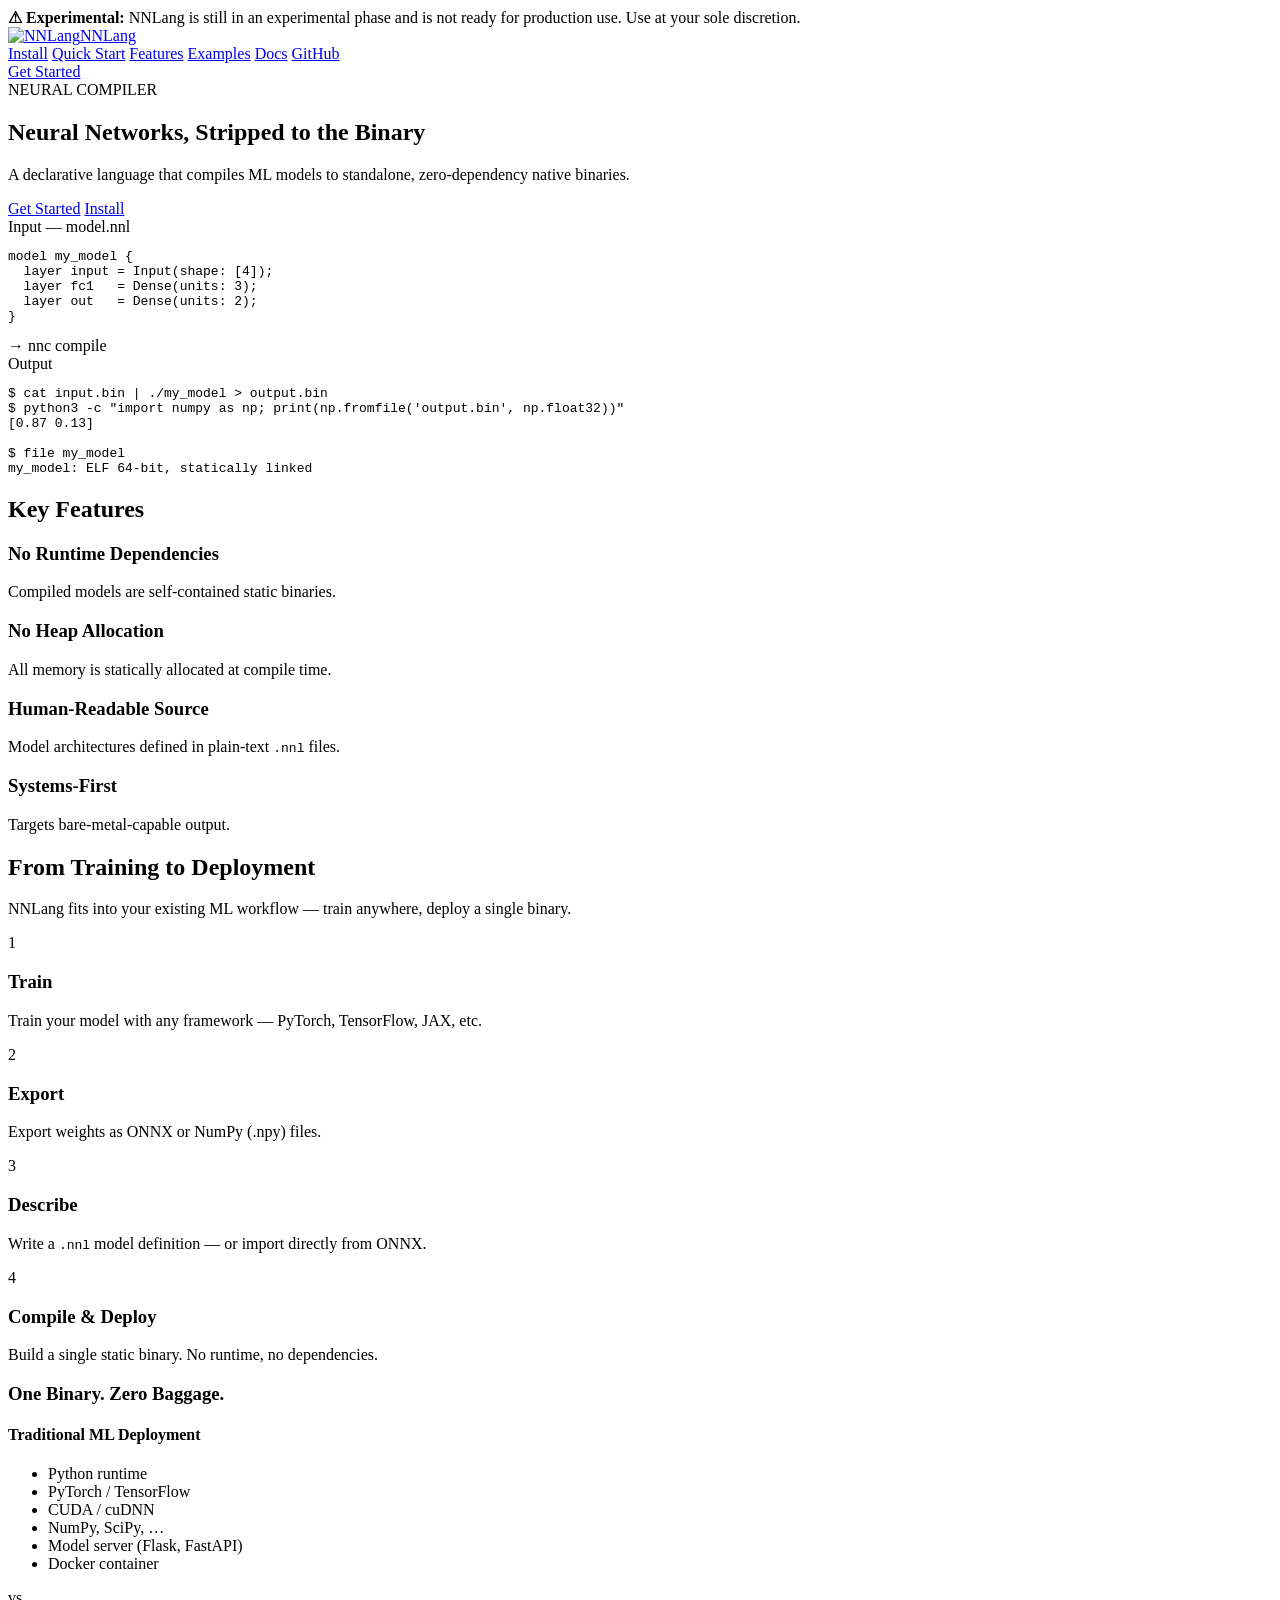
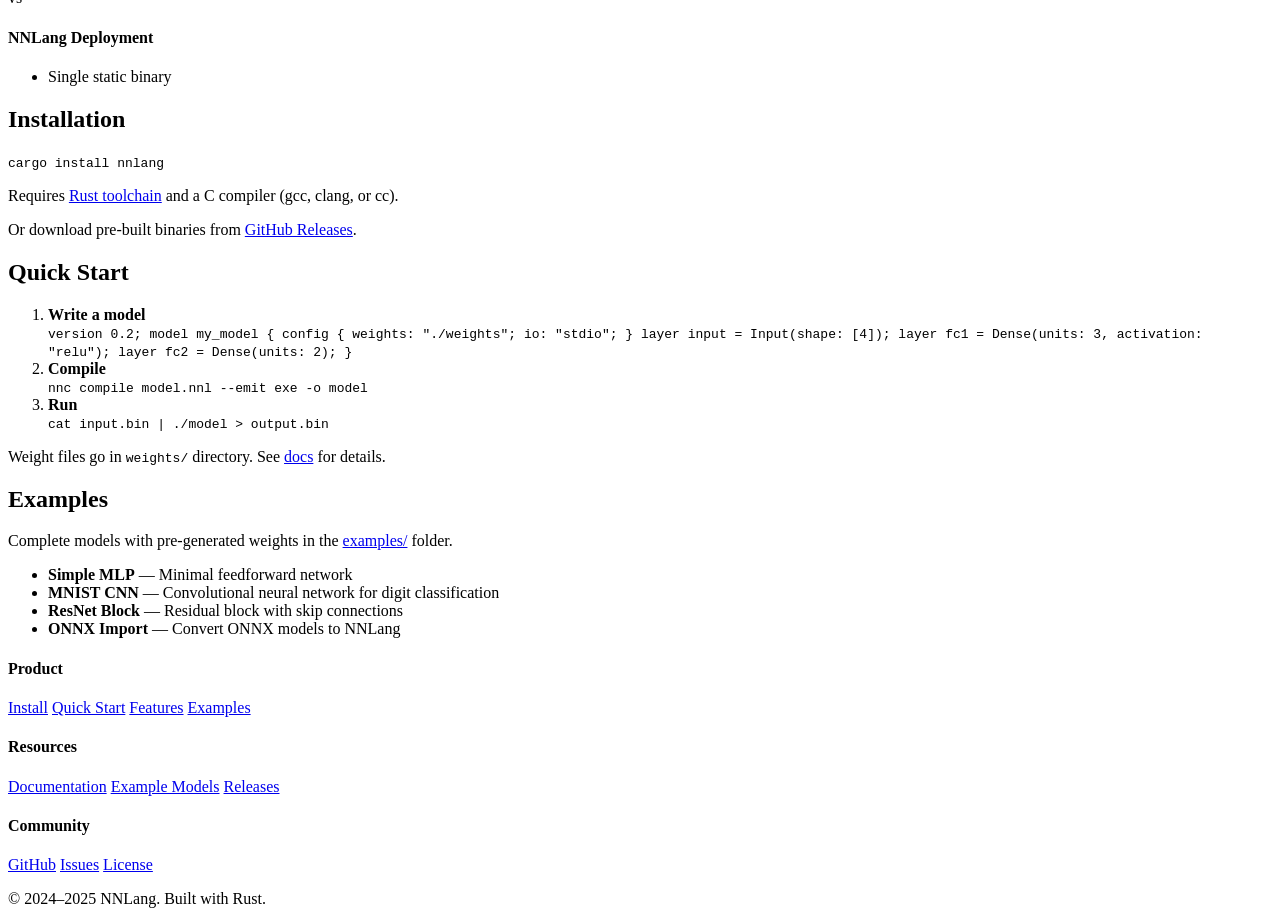
==== commit b96ae604: "fix: quick wins batch — ONNX tags, precision guard, --version, docs - [ONNX §1] Fix AttributeProto f" ====
--- a/website/index.html
+++ b/website/index.html
@@ -60,8 +60,9 @@
             </div>
             <div class="demo-section">
               <span class="demo-label">Output</span>
-              <pre><code>$ ./my_model &lt; input.bin
-[0.87, 0.13]
+              <pre><code>$ cat input.bin | ./my_model > output.bin
+$ python3 -c "import numpy as np; print(np.fromfile('output.bin', np.float32))"
+[0.87 0.13]
 
 $ file my_model
 my_model: ELF 64-bit, statically linked</code></pre>
@@ -242,7 +243,7 @@
       </div>
     </div>
     <div class="container footer-bottom">
-      <p>&copy; 2024 NNLang. Built with Rust.</p>
+      <p>&copy; 2024–2025 NNLang. Built with Rust.</p>
       <div class="footer-socials">
         <a href="https://github.com/gdesouza/nnl" target="_blank" rel="noopener" aria-label="GitHub" class="icon-github"></a>
       </div>
